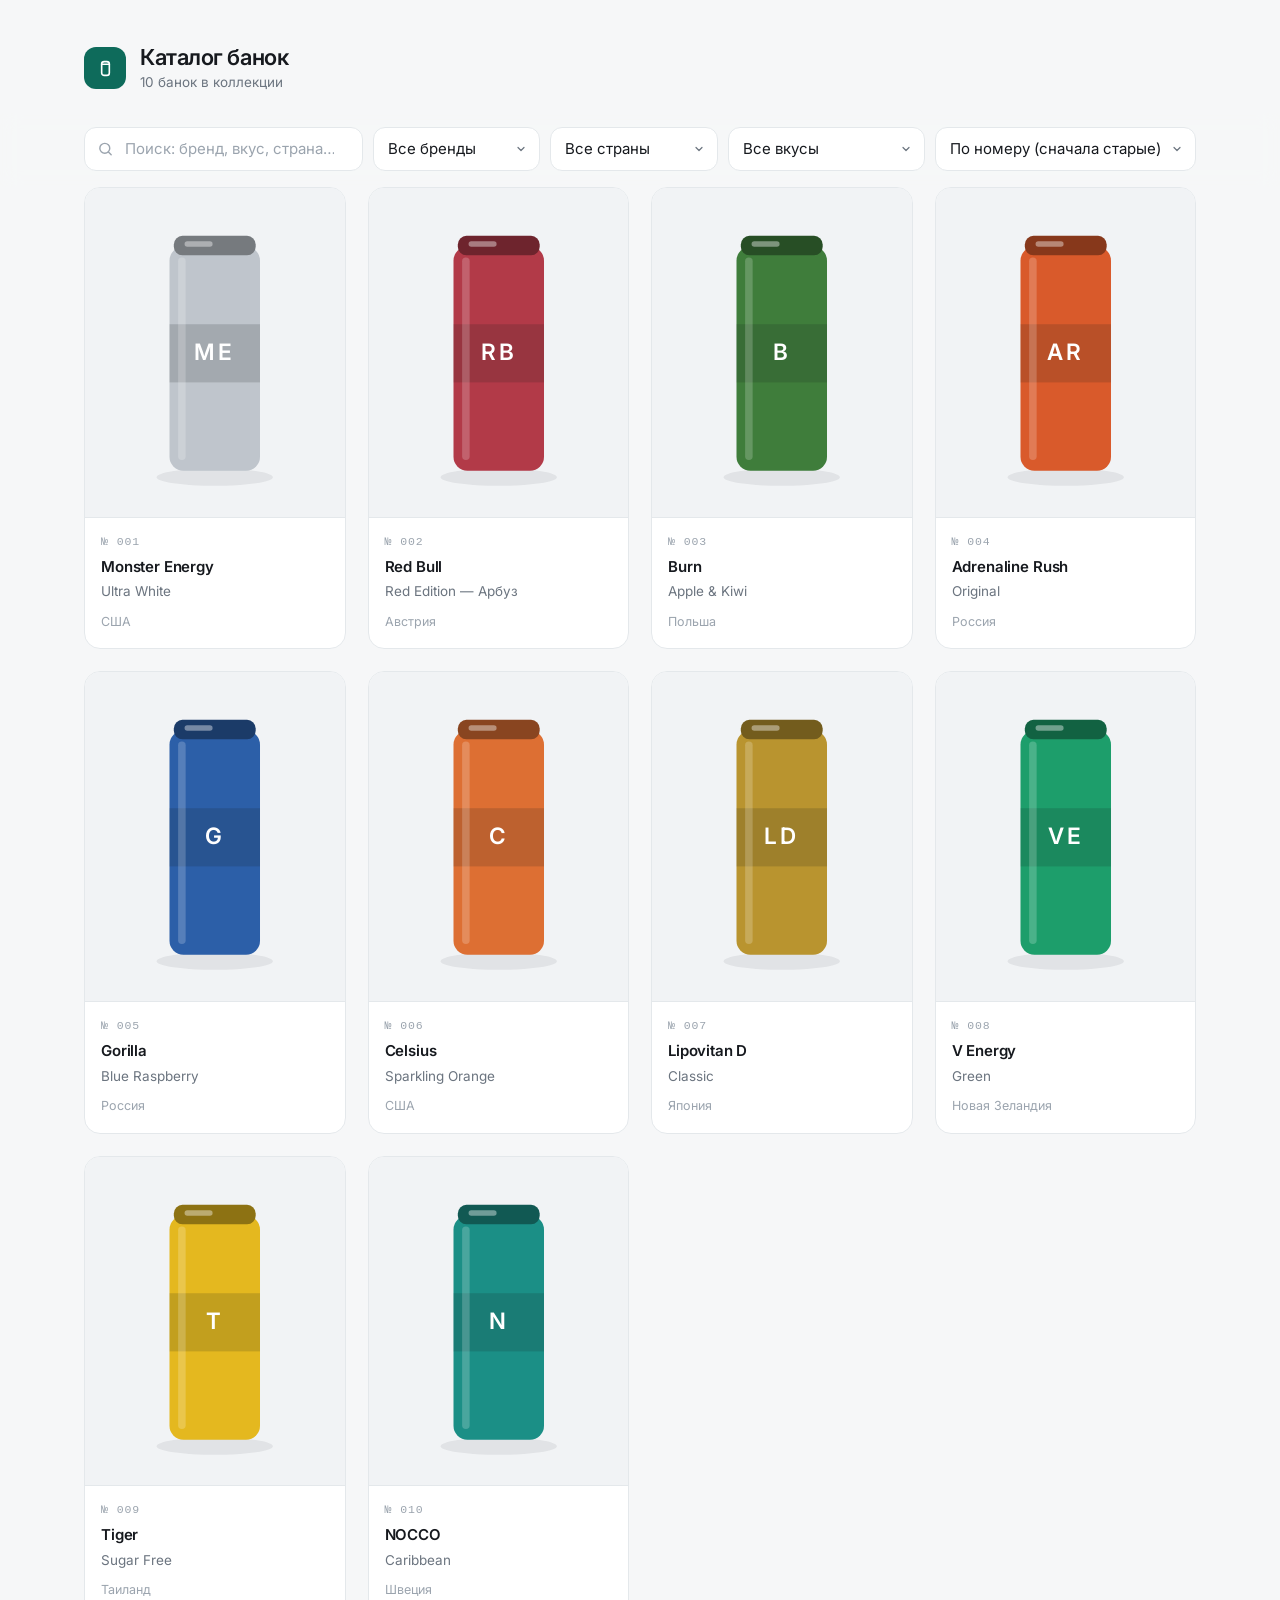
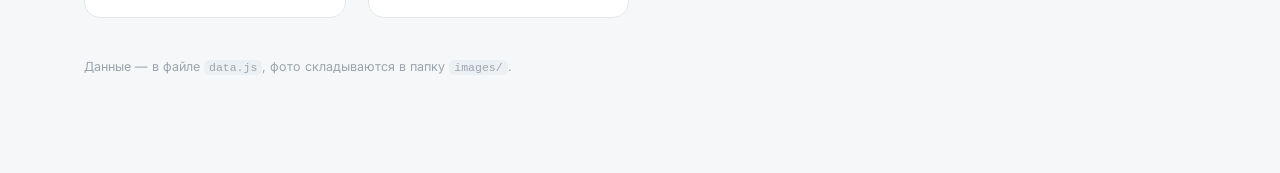
==== index.html @ f51116ea "Каталог банок энергетиков: галерея, карточки, рейтинг, поиск и фильтры" ====
<!DOCTYPE html>
<html lang="ru">
<head>
  <meta charset="UTF-8" />
  <meta name="viewport" content="width=device-width, initial-scale=1" />
  <title>Каталог банок — личная коллекция энергетиков</title>
  <link rel="icon" href="data:image/svg+xml,%3Csvg xmlns='http://www.w3.org/2000/svg' viewBox='0 0 32 32'%3E%3Crect width='32' height='32' rx='9' fill='%230E6B5B'/%3E%3Crect x='11.5' y='7' width='9' height='18' rx='3' fill='white'/%3E%3C/svg%3E" />
  <link rel="preconnect" href="https://fonts.googleapis.com" />
  <link rel="preconnect" href="https://fonts.gstatic.com" crossorigin />
  <link href="https://fonts.googleapis.com/css2?family=Inter:wght@400;500;600&display=swap" rel="stylesheet" />
  <link rel="stylesheet" href="styles.css" />
</head>
<body>
  <header class="topbar">
    <div class="container">
      <div class="logo" aria-hidden="true">
        <svg viewBox="0 0 24 24" fill="none" stroke="currentColor" stroke-width="1.7" stroke-linecap="round">
          <rect x="8" y="4.8" width="8" height="14.4" rx="2.6" />
          <path d="M8 7.6h8" />
        </svg>
      </div>
      <div>
        <h1 class="page-title">Каталог банок</h1>
        <p class="page-sub" id="collectionSub"></p>
      </div>
    </div>
  </header>

  <section class="toolbar">
    <form class="container toolbar-row" id="filters" autocomplete="off">
      <label class="search">
        <svg class="search-icon" viewBox="0 0 24 24" fill="none" stroke="currentColor" stroke-width="2" stroke-linecap="round" aria-hidden="true">
          <circle cx="11" cy="11" r="7" />
          <path d="m20 20-3.5-3.5" />
        </svg>
        <input id="searchInput" type="search" placeholder="Поиск: бренд, вкус, страна…" aria-label="Поиск по коллекции" />
      </label>
      <select class="select" id="filterBrand" aria-label="Фильтр по бренду">
        <option value="">Все бренды</option>
      </select>
      <select class="select" id="filterCountry" aria-label="Фильтр по стране">
        <option value="">Все страны</option>
      </select>
      <select class="select" id="filterFlavor" aria-label="Фильтр по вкусу">
        <option value="">Все вкусы</option>
      </select>
      <select class="select" id="sortBy" aria-label="Сортировка">
        <option value="number-asc">По номеру (сначала старые)</option>
        <option value="number-desc">По номеру (сначала новые)</option>
        <option value="rating-desc">По рейтингу</option>
        <option value="brand-asc">По бренду А–Я</option>
      </select>
    </form>
  </section>

  <main class="gallery">
    <div class="container">
      <section class="grid" id="grid" aria-label="Банки коллекции"></section>
      <div class="empty" id="emptyState" hidden>
        <h2>Ничего не найдено</h2>
        <p>Попробуйте изменить запрос или сбросить фильтры.</p>
        <button class="link-btn" id="resetFilters" type="button">Сбросить фильтры</button>
      </div>
      <footer class="footer">
        Данные — в файле <code>data.js</code>, фото складываются в папку <code>images/</code>.
      </footer>
    </div>
  </main>

  <div class="overlay" id="overlay"></div>

  <aside class="panel" id="panel" role="dialog" aria-modal="true" aria-labelledby="panelTitle">
    <button class="panel-close" id="panelClose" aria-label="Закрыть карточку">
      <svg viewBox="0 0 24 24" fill="none" stroke="currentColor" stroke-width="2" stroke-linecap="round" aria-hidden="true">
        <path d="M6 6l12 12M18 6L6 18" />
      </svg>
    </button>
    <div class="panel-media" id="panelMedia"></div>
    <div class="panel-body">
      <header>
        <p class="panel-number" id="panelNumber"></p>
        <p class="panel-eyebrow" id="panelBrand"></p>
        <h2 class="panel-title" id="panelTitle"></h2>
      </header>
      <dl class="meta">
        <div class="meta-row"><dt>Страна</dt><dd id="metaCountry"></dd></div>
        <div class="meta-row"><dt>Дата пробы</dt><dd id="metaDate"></dd></div>
        <div class="meta-row"><dt>Объём</dt><dd id="metaVolume"></dd></div>
      </dl>
      <section>
        <h3 class="label">Оценка</h3>
        <div class="stars" id="panelStars" aria-label="Оценка банки от 1 до 5"></div>
        <button class="link-btn clear-btn" id="clearRating" type="button" hidden>Сбросить оценку</button>
      </section>
      <section>
        <h3 class="label">Заметки</h3>
        <p class="notes" id="panelNotes"></p>
      </section>
    </div>
  </aside>

  <script src="data.js"></script>
  <script src="app.js"></script>
</body>
</html>
---- styles.css ----
*, *::before, *::after { box-sizing: border-box; }

[hidden] { display: none !important; }

:root {
  --bg: #F6F7F8;
  --surface: #FFFFFF;
  --ink: #16191E;
  --ink-2: #6B747F;
  --ink-3: #9BA4AE;
  --line: #E4E8EB;
  --line-strong: #C9D0D6;
  --accent: #0E6B5B;
  --accent-soft: #E2F0EC;
  --star: #E2A63B;
  --star-empty: #DFE3E7;
  --media-bg: #F1F3F5;
  --radius: 16px;
  --shadow: 0 1px 2px rgba(22, 25, 30, .05), 0 10px 28px rgba(22, 25, 30, .07);
  --font: "Inter", system-ui, -apple-system, "Segoe UI", Roboto, Arial, sans-serif;
  --mono: ui-monospace, "SF Mono", "Cascadia Mono", Consolas, monospace;
}

html { scroll-behavior: smooth; }

body {
  margin: 0;
  font-family: var(--font);
  font-size: 15px;
  line-height: 1.5;
  color: var(--ink);
  background: var(--bg);
  -webkit-font-smoothing: antialiased;
  text-rendering: optimizeLegibility;
}

body.no-scroll { overflow: hidden; }

.container {
  max-width: 1160px;
  margin-inline: auto;
  padding-inline: 24px;
}

.topbar { padding: 44px 0 20px; }

.topbar .container {
  display: flex;
  align-items: center;
  gap: 14px;
}

.logo {
  width: 42px;
  height: 42px;
  border-radius: 12px;
  background: var(--accent);
  color: #fff;
  display: grid;
  place-items: center;
  flex: none;
}

.logo svg { width: 23px; height: 23px; }

.page-title {
  margin: 0;
  font-size: 22px;
  font-weight: 600;
  letter-spacing: -0.02em;
  line-height: 1.2;
}

.page-sub {
  margin: 2px 0 0;
  font-size: 13.5px;
  color: var(--ink-2);
}

.toolbar {
  position: sticky;
  top: 0;
  z-index: 10;
  padding: 14px 0 16px;
  background: rgba(246, 247, 248, .88);
  backdrop-filter: blur(10px);
  -webkit-backdrop-filter: blur(10px);
}

.toolbar-row {
  display: flex;
  flex-wrap: wrap;
  gap: 10px;
}

.search {
  position: relative;
  flex: 1 1 260px;
  min-width: 0;
}

.search-icon {
  position: absolute;
  left: 13px;
  top: 50%;
  translate: 0 -50%;
  width: 17px;
  height: 17px;
  color: var(--ink-3);
  pointer-events: none;
}

input[type="search"],
.select {
  font: inherit;
  color: var(--ink);
  background: var(--surface);
  border: 1px solid var(--line);
  border-radius: 12px;
  padding: 10px 14px;
  transition: border-color .18s ease, box-shadow .18s ease;
}

input[type="search"] {
  width: 100%;
  padding-left: 40px;
}

input[type="search"]::placeholder { color: var(--ink-3); }

input[type="search"]:focus,
.select:focus {
  outline: none;
  border-color: var(--accent);
  box-shadow: 0 0 0 3px var(--accent-soft);
}

.select {
  appearance: none;
  -webkit-appearance: none;
  padding-right: 34px;
  background-image: url("data:image/svg+xml,%3Csvg xmlns='http://www.w3.org/2000/svg' width='12' height='12' viewBox='0 0 24 24' fill='none' stroke='%236B747F' stroke-width='2.4' stroke-linecap='round' stroke-linejoin='round'%3E%3Cpath d='m6 9 6 6 6-6'/%3E%3C/svg%3E");
  background-repeat: no-repeat;
  background-position: right 12px center;
  cursor: pointer;
  max-width: 100%;
}

.gallery { padding-bottom: 96px; }

.grid {
  display: grid;
  grid-template-columns: repeat(auto-fill, minmax(235px, 1fr));
  gap: 22px;
}

.card {
  display: flex;
  flex-direction: column;
  padding: 0;
  font: inherit;
  color: inherit;
  text-align: left;
  background: var(--surface);
  border: 1px solid var(--line);
  border-radius: var(--radius);
  overflow: hidden;
  cursor: pointer;
  transition: border-color .2s ease, box-shadow .2s ease;
}

.card:hover {
  border-color: var(--line-strong);
  box-shadow: var(--shadow);
}

.card:focus-visible,
.star:focus-visible,
.panel-close:focus-visible,
.link-btn:focus-visible {
  outline: 2px solid var(--accent);
  outline-offset: 2px;
}

.card-media {
  aspect-ratio: 1 / 1.12;
  display: grid;
  place-items: center;
  padding: 22px;
  background: var(--media-bg);
  border-bottom: 1px solid var(--line);
}

.card-media svg,
.card-media img {
  width: 100%;
  height: 100%;
  object-fit: contain;
}

.card-body {
  display: grid;
  gap: 3px;
  padding: 15px 16px 17px;
}

.card-row {
  display: flex;
  align-items: center;
  justify-content: space-between;
  gap: 8px;
  min-height: 14px;
}

.card-number {
  font-family: var(--mono);
  font-size: 11.5px;
  letter-spacing: .08em;
  color: var(--ink-3);
}

.mini-stars {
  display: inline-flex;
  gap: 1px;
}

.mini-stars svg { width: 12px; height: 12px; display: block; }
.mini-stars .on { color: var(--star); }
.mini-stars .off { color: var(--star-empty); }

.card-brand {
  margin: 3px 0 0;
  font-size: 15px;
  font-weight: 600;
  letter-spacing: -0.01em;
}

.card-flavor {
  margin: 0;
  font-size: 13.5px;
  color: var(--ink-2);
}

.card-country {
  margin: 8px 0 0;
  font-size: 12.5px;
  color: var(--ink-3);
}

@keyframes rise {
  from { opacity: 0; transform: translateY(14px); }
}

.card.appear {
  animation: rise .6s cubic-bezier(.22, .8, .26, 1) both;
  animation-delay: calc(var(--i, 0) * 45ms);
}

.empty {
  padding: 90px 20px;
  text-align: center;
  color: var(--ink-2);
}

.empty h2 {
  margin: 0 0 6px;
  font-size: 17px;
  font-weight: 600;
  color: var(--ink);
}

.empty p {
  margin: 0 0 18px;
  font-size: 14px;
}

.link-btn {
  border: 0;
  background: none;
  padding: 0;
  margin: 0;
  font: inherit;
  font-size: 13px;
  color: var(--ink-2);
  cursor: pointer;
  text-decoration: underline transparent;
  text-underline-offset: 3px;
  transition: color .15s ease, text-decoration-color .15s ease;
}

.link-btn:hover {
  color: var(--ink);
  text-decoration-color: currentColor;
}

.clear-btn { margin-top: 10px; }

.footer {
  margin-top: 40px;
  font-size: 12.5px;
  color: var(--ink-3);
}

.footer code {
  font-family: var(--mono);
  font-size: .92em;
  background: #EDF0F2;
  padding: 1px 5px;
  border-radius: 5px;
}

.overlay {
  position: fixed;
  inset: 0;
  z-index: 40;
  background: rgba(18, 21, 26, .34);
  opacity: 0;
  visibility: hidden;
  transition: opacity .32s ease, visibility 0s linear .32s;
}

.overlay.show {
  opacity: 1;
  visibility: visible;
  transition: opacity .32s ease;
}

.panel {
  position: fixed;
  top: 0;
  right: 0;
  bottom: 0;
  z-index: 50;
  width: min(440px, 100%);
  background: var(--surface);
  border-left: 1px solid var(--line);
  transform: translateX(103%);
  visibility: hidden;
  overflow-y: auto;
  transition: transform .42s cubic-bezier(.22, .8, .26, 1), visibility 0s linear .42s;
}

.panel.open {
  transform: none;
  visibility: visible;
  transition: transform .42s cubic-bezier(.22, .8, .26, 1);
}

.panel-close {
  position: absolute;
  top: 14px;
  right: 14px;
  z-index: 2;
  width: 38px;
  height: 38px;
  border-radius: 50%;
  display: grid;
  place-items: center;
  background: var(--surface);
  color: var(--ink-2);
  border: 1px solid var(--line);
  cursor: pointer;
  transition: border-color .18s ease, color .18s ease;
}

.panel-close:hover {
  border-color: var(--line-strong);
  color: var(--ink);
}

.panel-close svg { width: 17px; height: 17px; }

.panel-media {
  height: 340px;
  display: grid;
  place-items: center;
  padding: 44px 60px;
  background: var(--media-bg);
  border-bottom: 1px solid var(--line);
}

.panel-media svg,
.panel-media img {
  max-width: 100%;
  max-height: 100%;
}

.panel-body {
  padding: 26px 28px 44px;
  display: grid;
  gap: 26px;
}

.panel-number {
  margin: 0;
  font-family: var(--mono);
  font-size: 12px;
  letter-spacing: .1em;
  color: var(--accent);
}

.panel-eyebrow {
  margin: 14px 0 3px;
  font-size: 12px;
  font-weight: 600;
  letter-spacing: .09em;
  text-transform: uppercase;
  color: var(--ink-3);
}

.panel-title {
  margin: 0;
  font-size: 22px;
  font-weight: 600;
  letter-spacing: -0.015em;
  line-height: 1.25;
}

.meta { margin: 0; }

.meta-row {
  display: grid;
  grid-template-columns: 118px 1fr;
  gap: 12px;
  padding: 11px 0;
  border-top: 1px solid var(--line);
}

.meta-row dt {
  font-size: 13px;
  color: var(--ink-2);
}

.meta-row dd {
  margin: 0;
  font-size: 14px;
  font-weight: 500;
}

.label {
  margin: 0 0 10px;
  font-size: 12px;
  font-weight: 600;
  letter-spacing: .07em;
  text-transform: uppercase;
  color: var(--ink-3);
}

.stars {
  display: flex;
  gap: 4px;
}

.star {
  width: 34px;
  height: 34px;
  padding: 5px;
  border: 0;
  border-radius: 8px;
  background: none;
  color: var(--star-empty);
  cursor: pointer;
  transition: color .15s ease;
}

.star svg {
  width: 100%;
  height: 100%;
  display: block;
  fill: currentColor;
}

.stars .star.on { color: var(--star); }

.stars.hover .star.pre { color: var(--star); }

.stars.hover .star:not(.pre) { color: var(--star-empty); }

.notes {
  margin: 0;
  font-size: 14.5px;
  line-height: 1.65;
  white-space: pre-line;
}

.notes.is-empty { color: var(--ink-3); }

@media (max-width: 640px) {
  .topbar { padding: 28px 0 12px; }
  .toolbar-row .search { flex-basis: 100%; }
  .select { flex: 1 1 44%; }
  .panel-media { height: 280px; padding: 40px 44px; }
  .panel-body { padding: 22px 20px 40px; }
}

@media (prefers-reduced-motion: reduce) {
  *, *::before, *::after {
    animation-duration: .01ms !important;
    transition-duration: .01ms !important;
  }
}
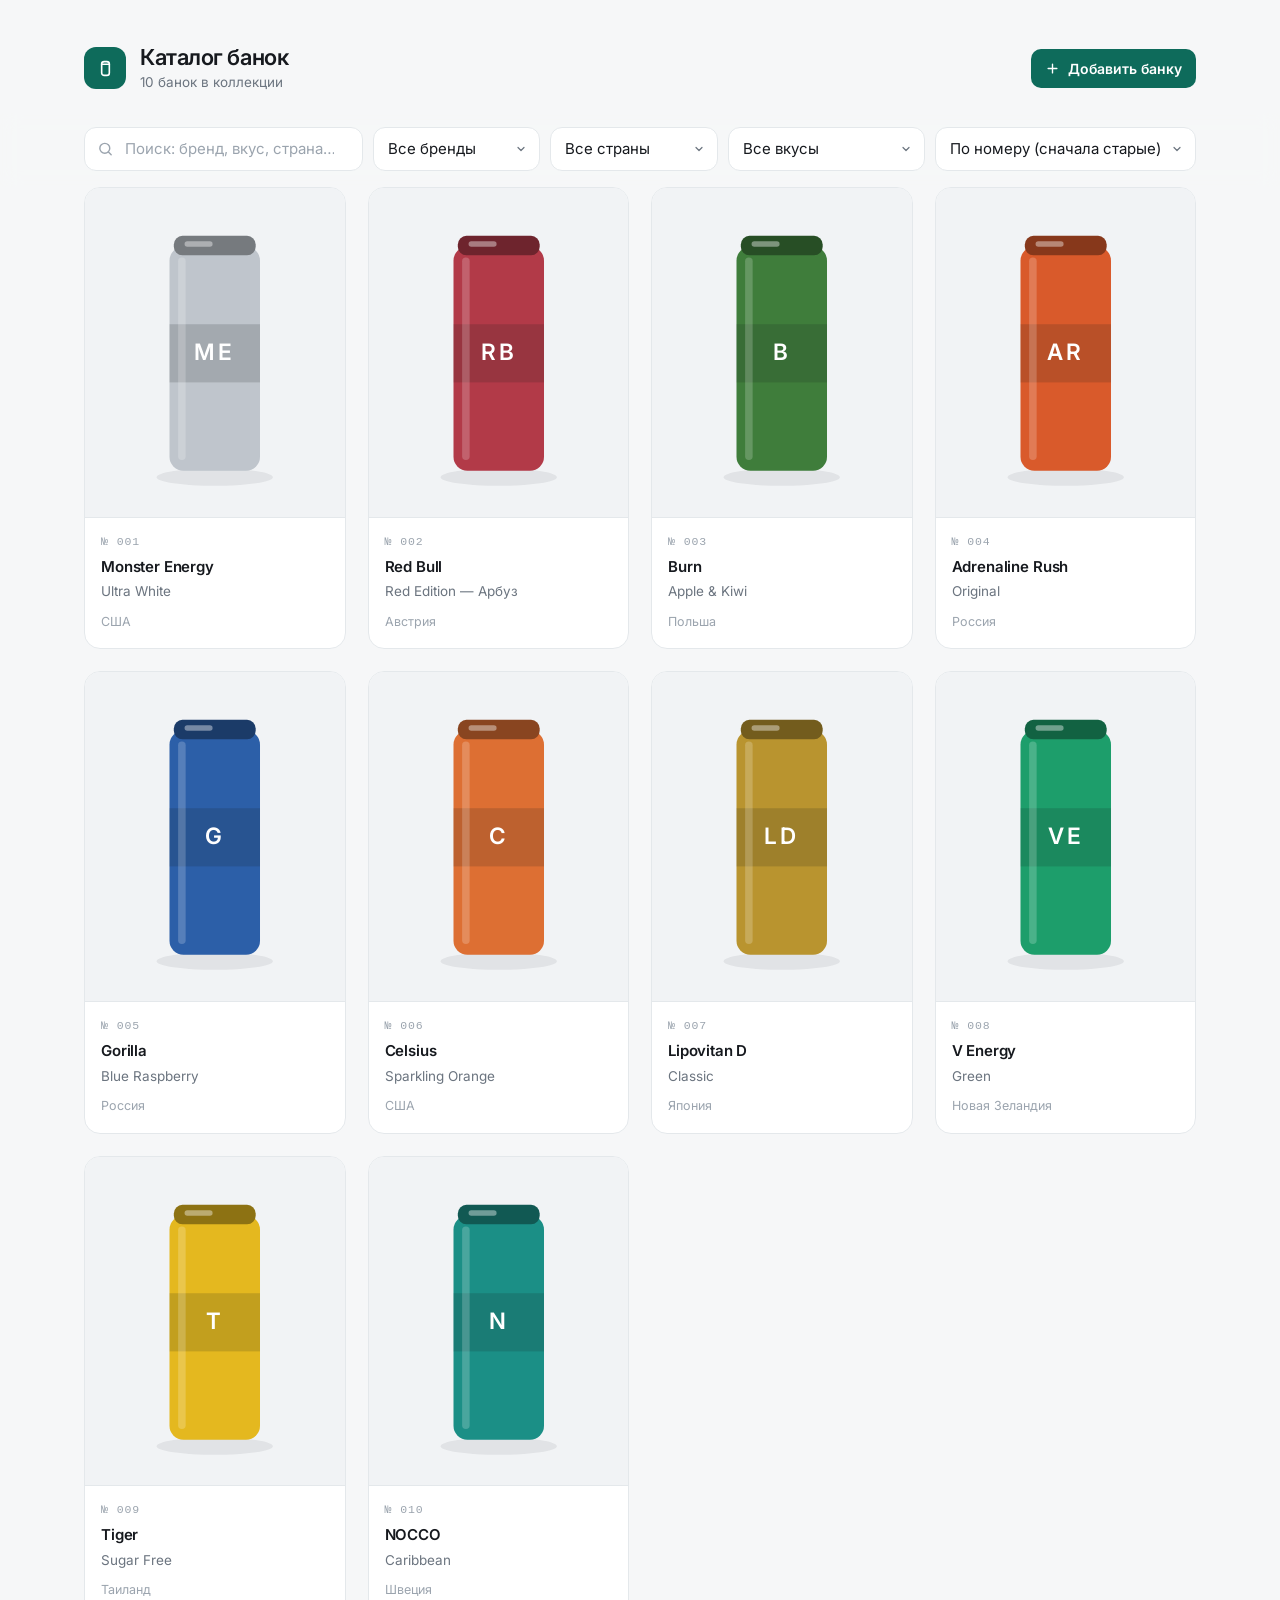
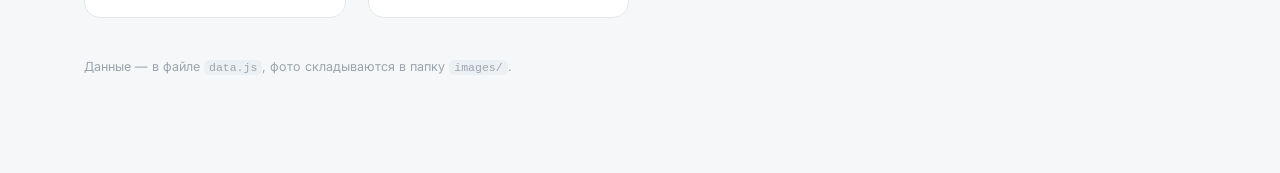
==== commit cb497fa6: "Добавление банок через форму с фото и удаление карточек" ====
--- a/index.html
+++ b/index.html
@@ -23,6 +23,12 @@
         <h1 class="page-title">Каталог банок</h1>
         <p class="page-sub" id="collectionSub"></p>
       </div>
+      <button class="btn-primary add-btn" id="addCanBtn" type="button">
+        <svg viewBox="0 0 24 24" fill="none" stroke="currentColor" stroke-width="2.2" stroke-linecap="round" aria-hidden="true">
+          <path d="M12 5v14M5 12h14" />
+        </svg>
+        Добавить банку
+      </button>
     </div>
   </header>
 
@@ -96,6 +102,74 @@
         <h3 class="label">Заметки</h3>
         <p class="notes" id="panelNotes"></p>
       </section>
+      <section>
+        <button class="link-btn danger" id="deleteCan" type="button" hidden>Удалить банку из коллекции</button>
+      </section>
+    </div>
+  </aside>
+
+  <aside class="panel form-panel" id="formPanel" role="dialog" aria-modal="true" aria-labelledby="formTitle">
+    <button class="panel-close" id="formClose" aria-label="Закрыть форму">
+      <svg viewBox="0 0 24 24" fill="none" stroke="currentColor" stroke-width="2" stroke-linecap="round" aria-hidden="true">
+        <path d="M6 6l12 12M18 6L6 18" />
+      </svg>
+    </button>
+    <div class="form-body">
+      <header>
+        <p class="panel-number">Новая банка</p>
+        <h2 class="panel-title" id="formTitle">Добавить в коллекцию</h2>
+      </header>
+      <form id="addForm" novalidate>
+        <div class="dropzone" id="dropzone" tabindex="0" role="button" aria-label="Выбрать фото банки">
+          <img id="photoPreview" alt="Предпросмотр фото" hidden />
+          <div class="dz-empty" id="dzEmpty">
+            <svg viewBox="0 0 24 24" fill="none" stroke="currentColor" stroke-width="1.8" stroke-linecap="round" stroke-linejoin="round" aria-hidden="true">
+              <path d="M12 16V4m0 0 4 4m-4-4L8 8" />
+              <path d="M4 16v3a1 1 0 0 0 1 1h14a1 1 0 0 0 1-1v-3" />
+            </svg>
+            <p>Перетащи фото сюда<br />или нажми, чтобы выбрать файл</p>
+          </div>
+          <button type="button" class="dz-remove" id="photoRemove" hidden>Убрать фото</button>
+        </div>
+        <input type="file" id="photoInput" accept="image/*" hidden />
+
+        <div class="field" id="colorField">
+          <label class="label" for="colorInput">Цвет банки-заглушки</label>
+          <input type="color" id="colorInput" value="#0E6B5B" />
+        </div>
+        <div class="field">
+          <label class="label" for="fNumber">Каталожный номер</label>
+          <input type="number" id="fNumber" min="1" step="1" inputmode="numeric" />
+        </div>
+        <div class="field">
+          <label class="label" for="fBrand">Бренд *</label>
+          <input type="text" id="fBrand" list="brandList" maxlength="60" />
+          <datalist id="brandList"></datalist>
+        </div>
+        <div class="field">
+          <label class="label" for="fFlavor">Вкус *</label>
+          <input type="text" id="fFlavor" maxlength="80" />
+        </div>
+        <div class="field">
+          <label class="label" for="fCountry">Страна *</label>
+          <input type="text" id="fCountry" list="countryList" maxlength="60" />
+          <datalist id="countryList"></datalist>
+        </div>
+        <div class="field">
+          <label class="label" for="fVolume">Объём</label>
+          <input type="text" id="fVolume" maxlength="30" placeholder="500 мл" />
+        </div>
+        <div class="field">
+          <label class="label" for="fDate">Дата пробы</label>
+          <input type="date" id="fDate" />
+        </div>
+        <div class="field">
+          <label class="label" for="fNotes">Заметки</label>
+          <textarea id="fNotes" rows="4" maxlength="2000"></textarea>
+        </div>
+        <p class="form-error" id="formError" hidden></p>
+        <button type="submit" class="btn-primary" id="saveBtn">Добавить банку</button>
+      </form>
     </div>
   </aside>
 
--- a/styles.css
+++ b/styles.css
@@ -48,6 +48,7 @@
   display: flex;
   align-items: center;
   gap: 14px;
+  flex-wrap: wrap;
 }
 
 .logo {
@@ -155,6 +156,7 @@
 }
 
 .card {
+  position: relative;
   display: flex;
   flex-direction: column;
   padding: 0;
@@ -169,6 +171,47 @@
   transition: border-color .2s ease, box-shadow .2s ease;
 }
 
+.card-remove {
+  position: absolute;
+  top: 10px;
+  right: 10px;
+  z-index: 1;
+  width: 30px;
+  height: 30px;
+  border-radius: 50%;
+  display: grid;
+  place-items: center;
+  background: rgba(255, 255, 255, .92);
+  border: 1px solid var(--line);
+  color: var(--ink-2);
+  cursor: pointer;
+  opacity: 0;
+  transition: opacity .18s ease, border-color .18s ease, color .18s ease;
+}
+
+.card:hover .card-remove,
+.card:focus-within .card-remove,
+.card-remove:focus-visible { opacity: 1; }
+
+.card-remove:hover {
+  border-color: #E0B4B2;
+  color: #B0524F;
+}
+
+.card-remove:focus-visible {
+  outline: 2px solid var(--accent);
+  outline-offset: 1px;
+}
+
+.card-remove svg {
+  width: 13px;
+  height: 13px;
+}
+
+@media (hover: none) {
+  .card-remove { opacity: .75; }
+}
+
 .card:hover {
   border-color: var(--line-strong);
   box-shadow: var(--shadow);
@@ -292,6 +335,10 @@
   color: var(--ink);
   text-decoration-color: currentColor;
 }
+
+.link-btn.danger { color: #B0524F; }
+
+.link-btn.danger:hover { color: #8F3B39; }
 
 .clear-btn { margin-top: 10px; }
 
@@ -485,6 +532,168 @@
 
 .notes.is-empty { color: var(--ink-3); }
 
+.btn-primary {
+  display: inline-flex;
+  align-items: center;
+  justify-content: center;
+  gap: 8px;
+  border: 0;
+  border-radius: 10px;
+  padding: 11px 18px;
+  background: var(--accent);
+  color: #fff;
+  font: inherit;
+  font-weight: 600;
+  font-size: 14.5px;
+  cursor: pointer;
+  transition: background .18s ease;
+}
+
+.btn-primary:hover { background: #0A574A; }
+
+.btn-primary:focus-visible {
+  outline: 2px solid var(--accent);
+  outline-offset: 2px;
+}
+
+.add-btn {
+  margin-left: auto;
+  flex: none;
+  padding: 9px 14px;
+  font-size: 14px;
+}
+
+.add-btn svg {
+  width: 15px;
+  height: 15px;
+}
+
+.form-body {
+  padding: 26px 28px 44px;
+  display: grid;
+  gap: 24px;
+}
+
+.form-body form {
+  display: grid;
+  gap: 16px;
+}
+
+.field {
+  display: grid;
+  gap: 6px;
+}
+
+.field .label { margin: 0; }
+
+.field input[type="text"],
+.field input[type="number"],
+.field input[type="date"],
+.field input[type="color"],
+.field textarea {
+  font: inherit;
+  color: var(--ink);
+  background: var(--surface);
+  border: 1px solid var(--line);
+  border-radius: 10px;
+  padding: 9px 12px;
+  width: 100%;
+  transition: border-color .18s ease, box-shadow .18s ease;
+}
+
+.field input:focus,
+.field textarea:focus {
+  outline: none;
+  border-color: var(--accent);
+  box-shadow: 0 0 0 3px var(--accent-soft);
+}
+
+.field input[type="color"] {
+  padding: 4px;
+  height: 40px;
+  cursor: pointer;
+}
+
+.field textarea {
+  resize: vertical;
+  min-height: 96px;
+}
+
+.form-panel .invalid { border-color: #C4524F !important; }
+
+.form-error {
+  margin: 0;
+  font-size: 13px;
+  color: #B0524F;
+}
+
+.dropzone {
+  position: relative;
+  display: grid;
+  place-items: center;
+  min-height: 150px;
+  padding: 18px;
+  border: 1.5px dashed var(--line-strong);
+  border-radius: 12px;
+  background: var(--media-bg);
+  cursor: pointer;
+  text-align: center;
+  transition: border-color .18s ease, background .18s ease;
+}
+
+.dropzone:hover,
+.dropzone.dragover {
+  border-color: var(--accent);
+  background: var(--accent-soft);
+}
+
+.dropzone:focus-visible {
+  outline: 2px solid var(--accent);
+  outline-offset: 2px;
+}
+
+.dropzone img {
+  max-width: 100%;
+  max-height: 220px;
+  border-radius: 8px;
+}
+
+.dz-empty {
+  display: grid;
+  gap: 8px;
+  justify-items: center;
+  color: var(--ink-2);
+  font-size: 13.5px;
+}
+
+.dz-empty p { margin: 0; }
+
+.dz-empty svg {
+  width: 26px;
+  height: 26px;
+  color: var(--ink-3);
+}
+
+.dz-remove {
+  position: absolute;
+  top: 10px;
+  right: 10px;
+  border: 1px solid var(--line);
+  border-radius: 8px;
+  background: var(--surface);
+  color: var(--ink-2);
+  font: inherit;
+  font-size: 12.5px;
+  padding: 5px 10px;
+  cursor: pointer;
+  transition: border-color .15s ease, color .15s ease;
+}
+
+.dz-remove:hover {
+  border-color: var(--line-strong);
+  color: var(--ink);
+}
+
 @media (max-width: 640px) {
   .topbar { padding: 28px 0 12px; }
   .toolbar-row .search { flex-basis: 100%; }
